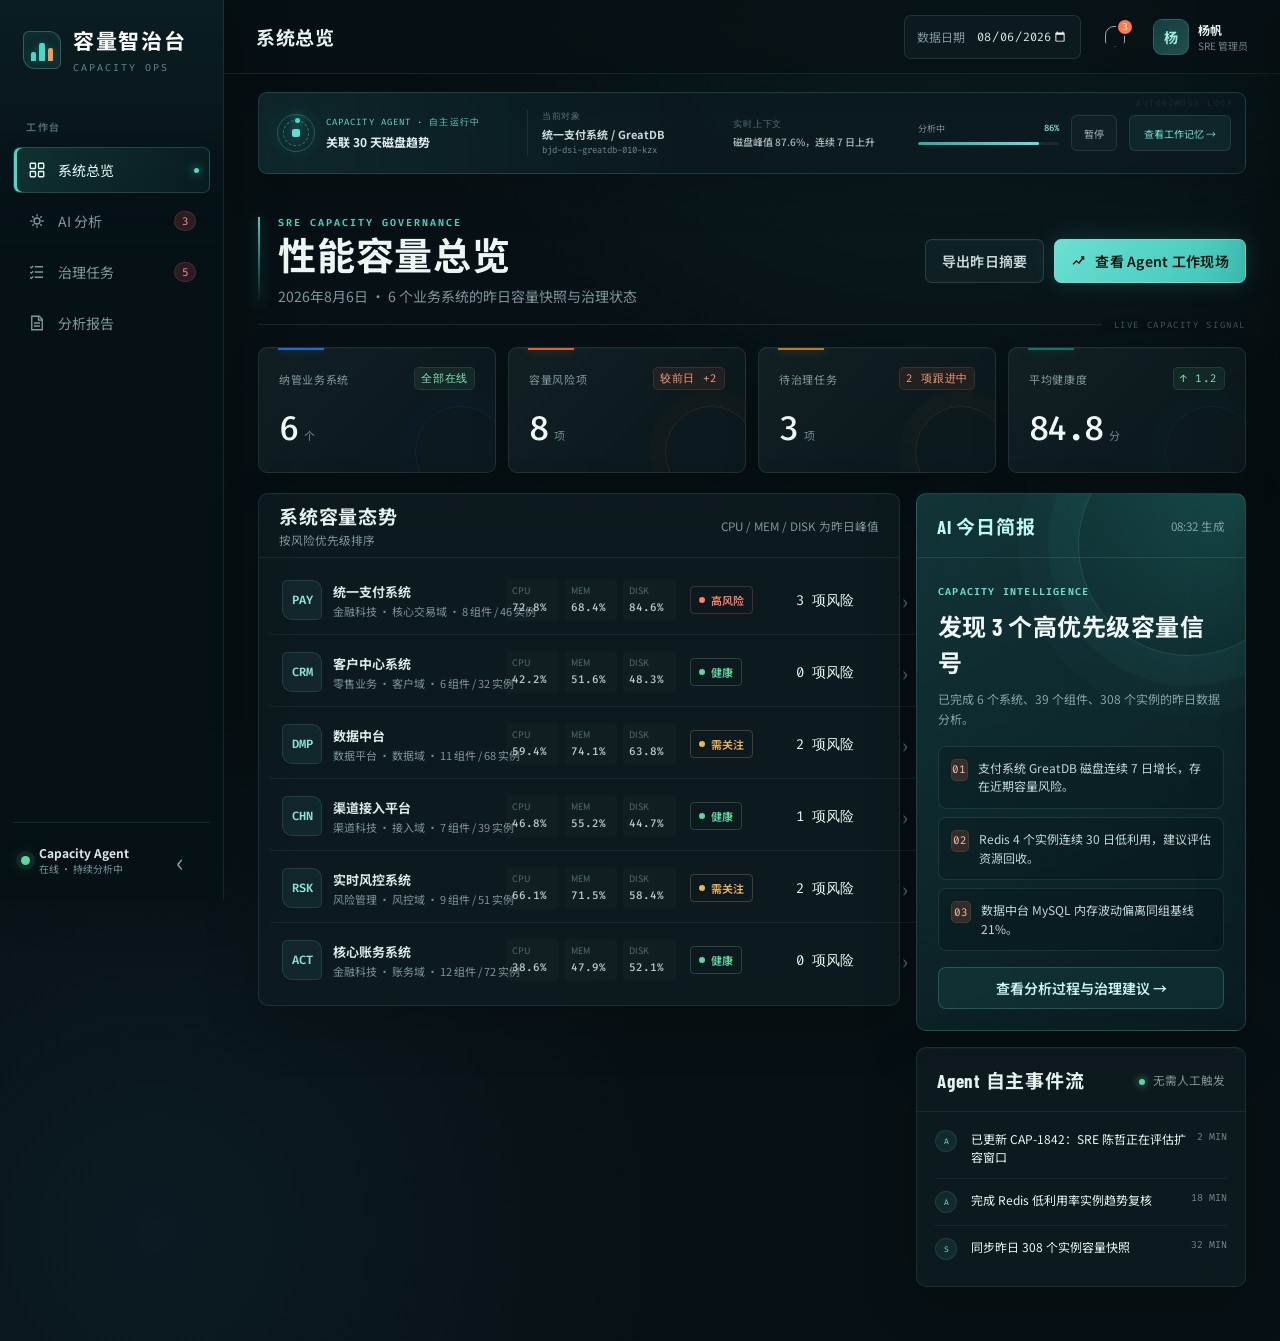
==== index.html @ 991734fb "feat: 容量治理指挥舱侧栏分组 + 首页聊天工作台 + 知识库改造 - 侧栏按 AGENT/KNOWLEDGE/DEVICES/OBSERVABILITY 分组 - 新增「首页」菜单:工作台 + " ====
<!doctype html>
<html lang="zh-CN">
<head>
  <meta charset="UTF-8" />
  <meta name="viewport" content="width=device-width, initial-scale=1.0" />
  <meta name="theme-color" content="#071014" />
  <link rel="icon" href="data:image/svg+xml,<svg xmlns=%22http://www.w3.org/2000/svg%22 viewBox=%220 0 32 32%22><rect width=%2232%22 height=%2232%22 rx=%228%22 fill=%22%2310252c%22/><path d=%22M8 23V16h4v7zm6 0V8h4v15zm6 0V12h4v11z%22 fill=%22%2347c4ba%22/></svg>" />
  <title>容量智治台 · SRE 性能容量治理</title>
  <link rel="preconnect" href="https://fonts.googleapis.com" />
  <link rel="preconnect" href="https://fonts.gstatic.com" crossorigin />
  <link href="https://fonts.googleapis.com/css2?family=Barlow+Condensed:wght@500;600;700&amp;family=Fira+Code:wght@400;500;600&amp;family=Noto+Sans+SC:wght@400;500;600;700&amp;display=swap" rel="stylesheet" />
  <link rel="stylesheet" href="./styles.css" />
</head>
<body>
  <a class="skip-link" href="#main-content">跳至主要内容</a>
  <div class="app-shell">
    <aside class="sidebar" aria-label="主导航">
      <div class="brand">
        <span class="brand-mark" aria-hidden="true"><i></i><i></i><i></i></span>
        <div><strong>容量智治台</strong><small>CAPACITY OPS</small></div>
      </div>
      <nav id="main-nav"></nav>
      <div class="sidebar-foot">
        <div class="agent-presence"><span class="pulse-dot"></span><div><strong>Capacity Agent</strong><small>在线 · 持续分析中</small></div></div>
        <button class="icon-button" id="collapse-btn" aria-label="折叠侧边栏" title="折叠侧边栏"></button>
      </div>
    </aside>

    <section class="workspace">
      <header class="topbar">
        <div class="breadcrumb" id="breadcrumb"></div>
        <div class="top-actions">
          <label class="date-control"><span>数据日期</span><input id="date-picker" type="date" value="2026-08-06" max="2026-08-06" /></label>
          <button class="icon-button notification-button" id="notification-btn" aria-label="查看通知"><span class="notification-badge">3</span></button>
          <div class="user-chip"><span>杨</span><div><strong>杨帆</strong><small>SRE 管理员</small></div></div>
        </div>
      </header>

      <section class="autonomy-rail" id="autonomy-rail" aria-label="Capacity Agent 自主运行状态" aria-live="polite"></section>

      <main id="main-content" tabindex="-1"></main>
    </section>
  </div>

  <section class="agent-drawer" id="agent-drawer" aria-label="AI Agent 分析工作台" aria-hidden="true" inert>
    <header>
      <div class="agent-title"><span class="agent-glyph"></span><div><strong>Capacity Agent</strong><small><span class="agent-online-dot"></span>容量值守同事 · 自主工作中</small></div></div>
      <button class="icon-button close-button" data-close-agent aria-label="关闭 AI 工作台"></button>
    </header>
    <div class="agent-shift" id="agent-shift"></div>
    <div class="agent-tabs" role="tablist" aria-label="Agent 工作区">
      <button class="active" role="tab" data-agent-tab="conversation" aria-selected="true">共事记录</button>
      <button role="tab" data-agent-tab="plan" aria-selected="false">今日计划 <span>4</span></button>
      <button role="tab" data-agent-tab="memory" aria-selected="false">工作记忆</button>
    </div>
    <div id="agent-content" class="agent-content"></div>
    <form class="agent-composer" id="agent-composer">
      <div class="agent-suggestions" aria-label="快捷问题">
        <button type="button" data-agent-prompt="为什么判断 GreatDB 磁盘有风险？">解释判断</button>
        <button type="button" data-agent-prompt="先重点分析支付系统，其他任务往后排。">调整优先级</button>
        <button type="button" data-agent-prompt="对比 Redis 各实例最近 30 天利用率。">追加任务</button>
      </div>
      <div class="composer-row"><textarea id="agent-input" rows="1" placeholder="和 Capacity Agent 沟通，追问或调整它的工作方向…" aria-label="给 Capacity Agent 发送消息"></textarea><button type="submit" class="composer-send" aria-label="发送消息">发送</button></div>
      <small>Agent 会把你的意见写入当前工作计划，并继续自主跟进</small>
    </form>
  </section>

  <div class="scrim" id="scrim" hidden></div>
  <section class="data-sheet" id="data-sheet" aria-label="性能趋势数据" aria-hidden="true" inert>
    <div id="data-sheet-content"></div>
  </section>
  <div class="toast-region" id="toast-region" aria-live="polite"></div>

  <script src="./app.js"></script>
</body>
</html>
---- styles.css ----
:root {
  --bg: #f3f6f8;
  --surface: #ffffff;
  --surface-soft: #f7f9fa;
  --ink: #18252d;
  --muted: #60727d;
  --faint: #8b9aa3;
  --line: #dce4e8;
  --line-strong: #cbd6dc;
  --nav: #10252c;
  --nav-soft: #18323a;
  --blue: #1769e0;
  --cyan: #0d8d91;
  --teal: #08786e;
  --green: #27845b;
  --amber: #c87813;
  --orange: #e45f21;
  --red: #cf3e3e;
  --shadow: 0 12px 32px rgba(18, 40, 50, .08);
  --radius: 12px;
  --mono: "Fira Code", ui-monospace, SFMono-Regular, monospace;
  --sans: "Noto Sans SC", "PingFang SC", sans-serif;
}

* { box-sizing: border-box; }
html { scroll-behavior: smooth; }
body { margin: 0; background: var(--bg); color: var(--ink); font-family: var(--sans); font-size: 14px; }
button, input, select { font: inherit; }
button { color: inherit; }
button, [role="button"] { cursor: pointer; }
:focus-visible { outline: 3px solid rgba(23, 105, 224, .35); outline-offset: 2px; }
.skip-link { position: fixed; left: 16px; top: -60px; z-index: 999; background: var(--ink); color: #fff; padding: 10px 14px; border-radius: 8px; }
.skip-link:focus { top: 12px; }
.app-shell { min-height: 100vh; display: grid; grid-template-columns: 248px minmax(0, 1fr); }
.sidebar { position: sticky; top: 0; height: 100vh; padding: 22px 14px 18px; background: var(--nav); color: #dce8eb; display: flex; flex-direction: column; z-index: 20; transition: width .25s ease; }
.brand { display: flex; align-items: center; gap: 12px; padding: 0 10px 24px; }
.brand strong { display: block; color: #fff; font-size: 17px; letter-spacing: .04em; }
.brand small { color: #71909a; font: 10px var(--mono); letter-spacing: .16em; }
.brand-mark { width: 34px; height: 34px; display: grid; grid-template-columns: repeat(3, 1fr); align-items: end; gap: 3px; padding: 7px; border: 1px solid #33525c; border-radius: 9px; background: #163038; }
.brand-mark i { display: block; background: #47c4ba; border-radius: 2px 2px 0 0; }
.brand-mark i:nth-child(1) { height: 9px; } .brand-mark i:nth-child(2) { height: 18px; } .brand-mark i:nth-child(3) { height: 13px; background: #f19c53; }
#main-nav { display: grid; gap: 5px; }
.nav-section { color: #587680; font-size: 10px; font-weight: 700; letter-spacing: .15em; padding: 16px 12px 8px; }
.nav-item { min-height: 44px; border: 0; border-radius: 8px; color: #9fb5bc; background: transparent; display: flex; align-items: center; gap: 12px; padding: 0 12px; text-align: left; transition: .2s ease; }
.nav-item:hover { color: #fff; background: rgba(255,255,255,.05); }
.nav-item.active { color: #fff; background: #1e4149; box-shadow: inset 3px 0 #49c7bc; }
.nav-icon { width: 19px; height: 19px; display: grid; place-items: center; }
.nav-icon svg { width: 18px; height: 18px; stroke: currentColor; fill: none; stroke-width: 1.8; }
.nav-count { margin-left: auto; min-width: 22px; height: 20px; display: grid; place-items: center; padding: 0 6px; border-radius: 10px; background: #8d3a32; color: #ffdcd7; font: 11px var(--mono); }
.sidebar-foot { margin-top: auto; padding: 15px 8px 0; border-top: 1px solid #28434b; display: flex; align-items: center; gap: 8px; }
.agent-presence { flex: 1; display: flex; align-items: center; gap: 9px; min-width: 0; }
.agent-presence strong, .agent-presence small { display: block; white-space: nowrap; }
.agent-presence strong { font-size: 12px; color: #dce8eb; } .agent-presence small { font-size: 10px; color: #76939c; }
.pulse-dot { width: 9px; height: 9px; border-radius: 50%; background: #46c19c; box-shadow: 0 0 0 5px rgba(70,193,156,.12); animation: pulse 2.2s infinite; }
.icon-button { width: 44px; height: 44px; border: 0; background: transparent; border-radius: 8px; position: relative; display: grid; place-items: center; }
.icon-button:hover { background: rgba(80,110,120,.1); }
#collapse-btn::before { content: "‹"; color: #819ba3; font-size: 26px; }
.workspace { min-width: 0; }
.topbar { height: 72px; background: rgba(255,255,255,.92); backdrop-filter: blur(12px); border-bottom: 1px solid var(--line); padding: 0 28px; display: flex; align-items: center; justify-content: space-between; position: sticky; top: 0; z-index: 15; }
.breadcrumb { display: flex; align-items: center; gap: 8px; color: var(--muted); }
.breadcrumb strong { color: var(--ink); font-size: 16px; }
.breadcrumb button { border: 0; background: none; color: var(--muted); padding: 8px 0; }
.breadcrumb i { color: #a6b3ba; font-style: normal; }
.top-actions { display: flex; align-items: center; gap: 12px; }
.date-control { height: 42px; display: flex; align-items: center; gap: 10px; padding: 0 12px; border: 1px solid var(--line); border-radius: 8px; background: #fff; color: var(--muted); }
.date-control span { font-size: 12px; }
.date-control input { border: 0; color: var(--ink); font: 12px var(--mono); background: transparent; }
.notification-button::before { content: ""; width: 18px; height: 19px; border: 1.8px solid var(--muted); border-radius: 9px 9px 6px 6px; clip-path: polygon(0 0,100% 0,100% 82%,64% 82%,50% 100%,36% 82%,0 82%); }
.notification-badge { position: absolute; right: 3px; top: 3px; width: 18px; height: 18px; display: grid; place-items: center; border-radius: 50%; color: #fff; background: var(--orange); font: 10px var(--mono); border: 2px solid #fff; }
.user-chip { display: flex; align-items: center; gap: 9px; padding-left: 4px; }
.user-chip > span { width: 36px; height: 36px; display: grid; place-items: center; background: #dceceb; color: #176b67; border-radius: 9px; font-weight: 700; }
.user-chip strong, .user-chip small { display: block; } .user-chip strong { font-size: 12px; } .user-chip small { color: var(--faint); font-size: 10px; }
main { padding: 28px; max-width: 1680px; margin: 0 auto; }
.page-head { display: flex; justify-content: space-between; align-items: flex-end; gap: 20px; margin-bottom: 24px; }
.eyebrow { margin: 0 0 7px; color: var(--teal); font: 600 11px var(--mono); letter-spacing: .13em; text-transform: uppercase; }
h1, h2, h3, p { margin-top: 0; }
h1 { font-size: 27px; letter-spacing: -.03em; margin-bottom: 7px; }
.page-subtitle { color: var(--muted); margin: 0; }
.head-actions { display: flex; gap: 10px; }
.button { min-height: 42px; display: inline-flex; align-items: center; justify-content: center; gap: 8px; border: 1px solid var(--line-strong); background: #fff; padding: 0 16px; border-radius: 8px; font-weight: 600; transition: .2s ease; }
.button:hover { border-color: #9eafb8; box-shadow: 0 4px 12px rgba(20,50,60,.07); }
.button.primary { background: var(--ink); color: #fff; border-color: var(--ink); }
.button.agent { background: #0e7772; color: #fff; border-color: #0e7772; }
.button.small { min-height: 34px; padding: 0 11px; font-size: 12px; }
.button svg { width: 16px; height: 16px; stroke: currentColor; fill: none; stroke-width: 2; }
.stats-grid { display: grid; grid-template-columns: repeat(4, minmax(0, 1fr)); gap: 14px; margin-bottom: 18px; }
.stat-card { background: var(--surface); border: 1px solid var(--line); border-radius: var(--radius); padding: 17px 18px; position: relative; overflow: hidden; }
.stat-card::after { content: ""; position: absolute; left: 0; top: 0; width: 3px; height: 100%; background: var(--accent, var(--blue)); }
.stat-top { display: flex; align-items: center; justify-content: space-between; color: var(--muted); font-size: 12px; }
.stat-value { margin-top: 10px; display: flex; align-items: baseline; gap: 7px; }
.stat-value strong { font: 600 29px var(--mono); letter-spacing: -.05em; }
.stat-value span { color: var(--muted); font-size: 11px; }
.delta { font: 11px var(--mono); padding: 3px 6px; border-radius: 5px; background: #ecf6f1; color: var(--green); }
.delta.warn { background: #fff1e8; color: var(--orange); }
.overview-layout { display: grid; grid-template-columns: minmax(0, 1.55fr) minmax(320px, .65fr); gap: 18px; align-items: start; }
.panel { background: var(--surface); border: 1px solid var(--line); border-radius: var(--radius); box-shadow: 0 2px 3px rgba(20,40,50,.015); }
.panel-head { min-height: 58px; padding: 0 18px; display: flex; align-items: center; justify-content: space-between; border-bottom: 1px solid var(--line); }
.panel-head h2 { margin: 0; font-size: 15px; }
.panel-head small { color: var(--muted); }
.system-list { padding: 8px; display: grid; gap: 5px; }
.system-row { width: 100%; border: 1px solid transparent; background: transparent; display: grid; grid-template-columns: minmax(210px,1.3fr) minmax(180px,1fr) 90px 92px 120px 32px; gap: 14px; align-items: center; padding: 13px 12px; border-radius: 9px; text-align: left; transition: .2s ease; }
.system-row:hover { background: #f7fafb; border-color: var(--line); transform: translateY(-1px); }
.system-name { display: flex; align-items: center; gap: 11px; min-width: 0; }
.system-avatar { width: 38px; height: 38px; flex: 0 0 auto; display: grid; place-items: center; border-radius: 9px; background: var(--avatar-bg, #e8f2fa); color: var(--avatar, #2371a7); font: 600 12px var(--mono); }
.system-name strong, .system-name small { display: block; white-space: nowrap; overflow: hidden; text-overflow: ellipsis; }
.system-name small { color: var(--faint); font-size: 11px; margin-top: 2px; }
.mini-metrics { display: grid; grid-template-columns: repeat(3,1fr); gap: 8px; }
.mini-metrics span { display: grid; gap: 3px; color: var(--faint); font-size: 9px; }
.mini-metrics b { color: var(--ink); font: 500 11px var(--mono); }
.health-score { font: 600 17px var(--mono); }
.health-score small { font-size: 10px; color: var(--faint); font-weight: 400; }
.status-pill { width: fit-content; display: inline-flex; align-items: center; gap: 6px; padding: 5px 8px; border-radius: 6px; font-size: 11px; font-weight: 600; }
.status-pill::before { content: ""; width: 6px; height: 6px; border-radius: 50%; background: currentColor; }
.status-pill.healthy, .status-pill.done { background: #eaf5ef; color: var(--green); }
.status-pill.attention, .status-pill.following { background: #fff4df; color: #a56610; }
.status-pill.risk, .status-pill.todo { background: #fff0ed; color: #b94e35; }
.chevron { color: #a7b4bb; font-size: 20px; }
.agent-brief { background: linear-gradient(145deg, #112c33, #173c43); color: #dfecef; overflow: hidden; position: relative; }
.agent-brief::before { content: ""; position: absolute; right: -70px; top: -90px; width: 220px; height: 220px; border: 1px solid rgba(86,205,191,.15); border-radius: 50%; box-shadow: 0 0 0 30px rgba(86,205,191,.04), 0 0 0 60px rgba(86,205,191,.025); }
.agent-brief .panel-head { border-color: #315059; position: relative; }
.agent-brief .panel-head small { color: #87a2aa; }
.brief-body { padding: 18px; position: relative; }
.brief-kicker { color: #6fd3c6; font: 600 10px var(--mono); letter-spacing: .12em; }
.brief-body h3 { font-size: 18px; line-height: 1.5; margin: 10px 0 8px; }
.brief-body p { color: #a7bdc3; line-height: 1.7; font-size: 12px; }
.finding-list { display: grid; gap: 8px; margin: 16px 0; }
.finding { padding: 10px 11px; border: 1px solid #31515a; border-radius: 8px; background: rgba(255,255,255,.035); display: flex; gap: 10px; align-items: flex-start; }
.finding b { width: 22px; height: 22px; display: grid; place-items: center; border-radius: 5px; background: #69402e; color: #ffc49d; font: 11px var(--mono); }
.finding span { color: #d9e6e9; font-size: 12px; line-height: 1.55; }
.brief-action { width: 100%; min-height: 42px; border: 1px solid #40717a; color: #e8f4f5; background: rgba(72,190,178,.11); border-radius: 8px; font-weight: 600; }
.brief-action:hover { background: rgba(72,190,178,.19); }
.activity-panel { margin-top: 18px; }
.activity-list { padding: 6px 18px 14px; }
.activity-item { display: grid; grid-template-columns: 26px 1fr auto; gap: 10px; padding: 12px 0; border-bottom: 1px solid var(--line); align-items: start; }
.activity-item:last-child { border: 0; }
.activity-dot { width: 22px; height: 22px; display: grid; place-items: center; border-radius: 50%; background: #e7f2f2; color: var(--teal); font: 10px var(--mono); }
.activity-item p { margin: 0; line-height: 1.5; font-size: 12px; }.activity-item small { color: var(--faint); font: 10px var(--mono); }
.component-grid { display: grid; grid-template-columns: repeat(3, minmax(0, 1fr)); gap: 14px; }
.component-card { border: 1px solid var(--line); border-radius: var(--radius); background: #fff; padding: 17px; transition: .2s ease; text-align: left; }
.component-card:hover { border-color: #a9bcc4; box-shadow: var(--shadow); transform: translateY(-2px); }
.component-top { display: flex; justify-content: space-between; gap: 8px; }
.component-top h3 { font-size: 15px; margin-bottom: 4px; }.component-top p { color: var(--faint); font-size: 10px; font-family: var(--mono); }
.metric-bars { display: grid; gap: 10px; margin: 18px 0; }
.metric-line { display: grid; grid-template-columns: 45px 1fr 42px; align-items: center; gap: 8px; color: var(--muted); font-size: 11px; }
.bar { height: 6px; border-radius: 4px; background: #e9eef1; overflow: hidden; }.bar i { height: 100%; display: block; border-radius: inherit; background: var(--bar, var(--blue)); }
.metric-line b { font: 500 11px var(--mono); text-align: right; }
.component-foot { display: flex; justify-content: space-between; padding-top: 12px; border-top: 1px solid var(--line); color: var(--muted); font-size: 11px; }
.instance-panel { margin-top: 18px; overflow: hidden; }
.table-wrap { overflow-x: auto; }
table { width: 100%; border-collapse: collapse; min-width: 920px; }
th { color: var(--faint); font-size: 10px; letter-spacing: .04em; text-align: left; font-weight: 600; padding: 11px 15px; background: #f8fafb; border-bottom: 1px solid var(--line); }
td { padding: 13px 15px; border-bottom: 1px solid #edf1f3; font-size: 12px; } tr:last-child td { border: 0; }
tbody tr:hover { background: #fafcfc; }
.host-cell strong,.host-cell small { display: block; }.host-cell small { color: var(--faint); font: 10px var(--mono); margin-top: 3px; }
.mono { font-family: var(--mono); font-variant-numeric: tabular-nums; }
.trend-button { border: 0; background: #edf4fa; color: #21689c; min-height: 34px; padding: 0 10px; border-radius: 6px; font-size: 11px; font-weight: 600; }
.agent-drawer { position: fixed; right: 0; top: 0; bottom: 0; width: min(470px, 100vw); background: #f8fafb; border-left: 1px solid var(--line); box-shadow: -18px 0 50px rgba(10,30,40,.16); z-index: 80; transform: translateX(105%); transition: transform .3s ease; display: flex; flex-direction: column; }
.agent-drawer.open { transform: translateX(0); }
.agent-drawer > header { height: 72px; flex: 0 0 auto; padding: 0 17px 0 20px; background: #153139; color: #e8f4f5; display: flex; align-items: center; justify-content: space-between; }
.agent-title { display: flex; align-items: center; gap: 11px; }.agent-title strong,.agent-title small { display: block; }.agent-title small { color: #8eacb3; font-size: 10px; }
.agent-glyph { width: 34px; height: 34px; border: 1px solid #3e6970; border-radius: 9px; position: relative; background: radial-gradient(circle at 45% 40%,#62d4c4 0 2px,transparent 3px), radial-gradient(circle at 68% 55%,#f4a15f 0 2px,transparent 3px), #1e434b; }
.agent-glyph::after { content: ""; position: absolute; inset: 7px; border: 1px dashed #5c8e93; border-radius: 50%; }
.close-button::before,.close-button::after { content:""; position:absolute; width:18px; height:1.5px; background:currentColor; transform:rotate(45deg); }.close-button::after { transform:rotate(-45deg); }
.agent-content { overflow-y: auto; padding: 20px; }
.agent-message { display: grid; grid-template-columns: 28px 1fr; gap: 10px; margin-bottom: 18px; }
.agent-message .avatar { width: 28px; height: 28px; border-radius: 7px; display: grid; place-items: center; background: #183c43; color: #74d7ca; font: 10px var(--mono); }
.message-bubble { background: #fff; border: 1px solid var(--line); border-radius: 4px 12px 12px 12px; padding: 13px; box-shadow: 0 4px 12px rgba(20,40,50,.04); }
.message-meta { display: flex; justify-content: space-between; color: var(--faint); font-size: 10px; margin-bottom: 8px; }.message-meta strong { color: var(--ink); font-size: 11px; }
.message-bubble p { font-size: 12px; line-height: 1.7; margin-bottom: 8px; }.message-bubble p:last-child { margin-bottom: 0; }
.insight-box { margin-top: 10px; padding: 11px; border-left: 3px solid var(--orange); background: #fff8f1; font-size: 11px; line-height: 1.65; }
.analysis-steps { display: grid; gap: 0; margin: 15px 0; }
.analysis-step { display: grid; grid-template-columns: 18px 1fr auto; gap: 9px; min-height: 38px; position: relative; color: var(--muted); font-size: 11px; }
.analysis-step:not(:last-child)::before { content:""; position:absolute; left:7px; top:18px; bottom:0; border-left:1px dashed #b9c8ce; }
.step-dot { width: 15px; height: 15px; border-radius: 50%; background: #dfe8eb; border: 3px solid #f8fafb; box-shadow: 0 0 0 1px #bdcbd0; z-index:1; }.analysis-step.done .step-dot { background: var(--teal); box-shadow:0 0 0 1px var(--teal); }.analysis-step.active .step-dot { background: var(--orange); box-shadow:0 0 0 4px rgba(228,95,33,.12); }
.analysis-step small { font: 9px var(--mono); color: var(--faint); }
.agent-actions { display: flex; gap: 8px; flex-wrap: wrap; margin-top: 12px; }
.typing { display: inline-flex; gap: 4px; padding: 7px 10px; background:#fff; border:1px solid var(--line); border-radius:8px; }.typing i { width:5px;height:5px;border-radius:50%;background:#78919a;animation:typing 1s infinite; }.typing i:nth-child(2){animation-delay:.15s}.typing i:nth-child(3){animation-delay:.3s}
.scrim { position: fixed; inset: 0; background: rgba(10,26,33,.46); z-index: 70; backdrop-filter: blur(2px); }
.data-sheet { position: fixed; left: 50%; top: 50%; width: min(960px, calc(100vw - 32px)); max-height: calc(100vh - 48px); overflow-y: auto; transform: translate(-50%,-46%) scale(.98); opacity: 0; pointer-events: none; z-index: 90; background: #fff; border-radius: 14px; box-shadow: 0 30px 80px rgba(8,25,32,.25); transition: .25s ease; }
.data-sheet.open { transform: translate(-50%,-50%) scale(1); opacity: 1; pointer-events: auto; }
.sheet-head { padding: 18px 20px; border-bottom:1px solid var(--line); display:flex; justify-content:space-between; align-items:center; position:sticky;top:0;background:rgba(255,255,255,.95);z-index:2; }.sheet-head h2{margin:0;font-size:17px}.sheet-head p{margin:3px 0 0;color:var(--muted);font-size:11px}
.sheet-body { padding: 20px; }.chart-card { border:1px solid var(--line);border-radius:10px;padding:15px; }.chart-head { display:flex;justify-content:space-between;align-items:center;margin-bottom:12px; }.chart-legend{display:flex;gap:14px;color:var(--muted);font-size:10px}.chart-legend span::before{content:"";display:inline-block;width:12px;height:2px;background:var(--legend);vertical-align:middle;margin-right:5px}.chart-wrap{height:260px;position:relative}.chart-wrap svg{width:100%;height:100%;overflow:visible}.chart-grid{stroke:#e6ecef;stroke-width:1}.chart-line{fill:none;stroke-width:2.4;stroke-linecap:round;stroke-linejoin:round}.chart-area{opacity:.08}.chart-anomaly{fill:#fff;stroke:var(--red);stroke-width:3}.chart-threshold{stroke:var(--orange);stroke-dasharray:5 5;opacity:.65}.chart-label{font:9px var(--mono);fill:#82929b}.sheet-summary{display:grid;grid-template-columns:repeat(4,1fr);gap:10px;margin-top:12px}.summary-cell{padding:11px;background:var(--surface-soft);border-radius:8px}.summary-cell span,.summary-cell strong{display:block}.summary-cell span{color:var(--faint);font-size:10px}.summary-cell strong{font:600 16px var(--mono);margin-top:4px}.report-layout { display:grid;grid-template-columns:1.3fr .7fr;gap:18px; }.report-card{padding:20px}.report-score{width:90px;height:90px;border-radius:50%;display:grid;place-items:center;background:conic-gradient(var(--teal) 0 82%,#e9eef0 82%);position:relative}.report-score::before{content:"";position:absolute;inset:8px;background:#fff;border-radius:50%}.report-score strong{z-index:1;font:600 22px var(--mono)}
.task-board { display:grid;grid-template-columns:repeat(3,1fr);gap:14px;align-items:start}.task-column{background:#edf2f4;border-radius:12px;padding:10px}.task-column-head{display:flex;justify-content:space-between;padding:7px 5px 12px;font-weight:600}.task-column-head span{font:10px var(--mono);background:#dce5e8;padding:3px 7px;border-radius:10px}.task-card{background:#fff;border:1px solid var(--line);border-radius:9px;padding:14px;margin-bottom:9px}.task-card:last-child{margin-bottom:0}.task-card h3{font-size:13px;line-height:1.5;margin-bottom:8px}.task-card p{font-size:11px;color:var(--muted);line-height:1.6}.task-meta{display:flex;justify-content:space-between;align-items:center;margin-top:12px;padding-top:10px;border-top:1px solid var(--line);font-size:10px;color:var(--faint)}
.toast-region { position: fixed; right: 22px; bottom: 22px; z-index: 120; display: grid; gap: 10px; width: min(390px, calc(100vw - 32px)); }
.toast { background:#fff;border:1px solid var(--line);border-left:4px solid var(--orange);border-radius:10px;box-shadow:0 16px 45px rgba(10,35,45,.18);padding:14px;animation:toast-in .35s ease both;display:grid;grid-template-columns:1fr 28px;gap:8px}.toast h3{font-size:12px;margin-bottom:5px}.toast p{font-size:11px;color:var(--muted);line-height:1.55;margin:0}.toast button{border:0;background:transparent;font-size:18px;color:var(--faint)}
@keyframes pulse { 50% { box-shadow: 0 0 0 8px rgba(70,193,156,0); } }
@keyframes typing { 50% { transform:translateY(-3px);opacity:.5; } }
@keyframes toast-in { from { opacity:0;transform:translateY(12px) scale(.98); } }
@media (max-width: 1180px) { .stats-grid{grid-template-columns:repeat(2,1fr)}.overview-layout{grid-template-columns:1fr}.component-grid{grid-template-columns:repeat(2,1fr)}.system-row{grid-template-columns:minmax(210px,1.4fr) minmax(180px,1fr) 80px 100px 28px}.system-row>.health-score{display:none}.report-layout{grid-template-columns:1fr} }
@media (max-width: 820px) { .app-shell{grid-template-columns:1fr}.sidebar{position:fixed;left:0;right:0;bottom:0;top:auto;height:64px;padding:6px 10px;display:block;z-index:50}.brand,.nav-section,.sidebar-foot{display:none}#main-nav{grid-template-columns:repeat(4,1fr);gap:3px}.nav-item{padding:4px;justify-content:center;flex-direction:column;gap:1px;font-size:9px;min-height:52px}.nav-count{position:absolute;margin:0;transform:translate(16px,-14px)}.topbar{padding:0 14px;height:64px}.user-chip div,.date-control span{display:none}main{padding:20px 14px 88px}.page-head{align-items:flex-start;flex-direction:column}.head-actions{width:100%}.head-actions .button{flex:1}.component-grid,.task-board{grid-template-columns:1fr}.system-row{grid-template-columns:1fr 100px 24px}.system-row>.mini-metrics,.system-row>.health-score,.system-row>.status-pill{display:none}.sheet-summary{grid-template-columns:repeat(2,1fr)} }
@media (max-width: 520px) { .stats-grid{grid-template-columns:1fr 1fr;gap:8px}.stat-card{padding:13px}.stat-value strong{font-size:22px}.top-actions{gap:3px}.user-chip>span{width:32px;height:32px}.date-control{padding:0 7px}.date-control input{width:110px}.component-grid{grid-template-columns:1fr}.data-sheet{width:100vw;max-height:100dvh;height:100dvh;border-radius:0}.chart-wrap{height:220px}.report-layout{display:block}.page-head h1{font-size:23px} }
@media (prefers-reduced-motion: reduce) { *,*::before,*::after{animation-duration:.01ms!important;animation-iteration-count:1!important;scroll-behavior:auto!important;transition-duration:.01ms!important} }

/* Capacity Intelligence Console V2 — industrial mission control */
:root {
  color-scheme: dark;
  --bg: #071014;
  --surface: #101c21;
  --surface-soft: #142329;
  --ink: #edf6f5;
  --muted: #93a7aa;
  --faint: #71898e;
  --line: rgba(174, 209, 207, .12);
  --line-strong: rgba(174, 209, 207, .24);
  --nav: #081519;
  --nav-soft: #11262b;
  --blue: #4e9fff;
  --cyan: #49d9ca;
  --teal: #40cbbb;
  --green: #62d59c;
  --amber: #efb35a;
  --orange: #ff794d;
  --red: #ff635f;
  --shadow: 0 20px 60px rgba(0, 0, 0, .34);
  --radius: 14px;
  --display: "Barlow Condensed", "Noto Sans SC", sans-serif;
}

body {
  min-height: 100vh;
  background:
    radial-gradient(circle at 74% -10%, rgba(39, 128, 123, .16), transparent 34%),
    radial-gradient(circle at 12% 92%, rgba(31, 76, 101, .18), transparent 32%),
    var(--bg);
  color: var(--ink);
}
body::before {
  content: "";
  position: fixed;
  inset: 0;
  pointer-events: none;
  z-index: -1;
  opacity: .22;
  background-image:
    linear-gradient(rgba(125, 180, 178, .08) 1px, transparent 1px),
    linear-gradient(90deg, rgba(125, 180, 178, .08) 1px, transparent 1px);
  background-size: 64px 64px;
  mask-image: linear-gradient(to bottom, black, transparent 72%);
}
::selection { background: rgba(73, 217, 202, .28); color: #fff; }
:focus-visible { outline-color: rgba(73, 217, 202, .72); }
.app-shell { grid-template-columns: 224px minmax(0, 1fr); }

.sidebar {
  padding: 25px 13px 18px;
  background:
    linear-gradient(180deg, rgba(20, 48, 53, .42), transparent 28%),
    rgba(6, 18, 22, .94);
  border-right: 1px solid rgba(136, 194, 191, .12);
  box-shadow: 16px 0 50px rgba(0, 0, 0, .16);
}
.brand { padding: 0 10px 28px; }
.brand strong { font-family: var(--display); font-size: 21px; letter-spacing: .08em; }
.brand small { color: #67898d; letter-spacing: .2em; }
.brand-mark {
  width: 38px;
  height: 38px;
  border-radius: 6px 12px 6px 12px;
  border-color: rgba(91, 205, 193, .35);
  background: rgba(48, 148, 139, .1);
  box-shadow: inset 0 0 18px rgba(62, 214, 198, .06);
}
.brand-mark i { background: var(--cyan); box-shadow: 0 0 10px rgba(73, 217, 202, .3); }
.nav-section { color: #4f6a6f; padding-left: 13px; }
.nav-item {
  position: relative;
  border: 1px solid transparent;
  border-radius: 7px;
  color: #7f999d;
  min-height: 46px;
  padding: 0 13px;
}
.nav-item:hover { background: rgba(107, 180, 176, .06); border-color: rgba(141, 203, 200, .08); }
.nav-item.active {
  color: #eafffc;
  background: linear-gradient(90deg, rgba(52, 160, 150, .2), rgba(52, 160, 150, .06));
  border-color: rgba(80, 199, 187, .22);
  box-shadow: inset 3px 0 var(--cyan), 0 10px 25px rgba(0, 0, 0, .13);
}
.nav-item.active::after { content: ""; position: absolute; right: 10px; width: 5px; height: 5px; border-radius: 50%; background: var(--cyan); box-shadow: 0 0 10px var(--cyan); }
.nav-count { background: rgba(255, 99, 95, .15); color: #ff9794; border: 1px solid rgba(255, 99, 95, .18); }
.sidebar-foot { border-color: rgba(148, 201, 198, .12); }
.pulse-dot { background: var(--green); box-shadow: 0 0 0 5px rgba(98, 213, 156, .09), 0 0 16px rgba(98, 213, 156, .36); }

.topbar {
  height: 74px;
  padding: 0 32px;
  background: rgba(7, 16, 20, .77);
  border-color: rgba(154, 205, 202, .11);
  box-shadow: 0 12px 32px rgba(0, 0, 0, .12);
}
.breadcrumb strong { color: #e9f5f3; font-family: var(--display); font-size: 19px; letter-spacing: .03em; }
.breadcrumb button { color: #789397; }
.breadcrumb i { color: #3c555a; }
.date-control {
  height: 44px;
  color: #7f989c;
  background: rgba(15, 31, 36, .76);
  border-color: rgba(157, 205, 202, .14);
  border-radius: 7px;
}
.date-control input { color: #dce9e8; color-scheme: dark; }
.notification-button { color: #8da5a8; }
.notification-badge { border-color: #091317; background: var(--orange); }
.user-chip > span { background: linear-gradient(145deg, #173d40, #214f4d); color: #9bf0e5; border: 1px solid rgba(108, 218, 206, .18); }
.user-chip strong { color: #e6f1f0; }

main { max-width: 1720px; padding: 34px 34px 54px; }
.page-head {
  position: relative;
  align-items: center;
  min-height: 116px;
  margin-bottom: 22px;
  padding: 8px 0 18px 20px;
  border-bottom: 1px solid rgba(150, 203, 200, .12);
}
.page-head::before { content: ""; position: absolute; left: 0; top: 9px; bottom: 19px; width: 2px; background: linear-gradient(var(--cyan), rgba(73, 217, 202, 0)); box-shadow: 0 0 14px rgba(73, 217, 202, .4); }
.page-head::after { content: "LIVE CAPACITY SIGNAL"; position: absolute; right: 0; bottom: -7px; padding-left: 12px; background: var(--bg); color: #3f5b60; font: 9px var(--mono); letter-spacing: .18em; }
.eyebrow { color: var(--cyan); font-size: 10px; letter-spacing: .2em; }
h1 { font-family: var(--display); font-size: 38px; line-height: 1; letter-spacing: .02em; margin-bottom: 12px; }
.page-subtitle { color: #7f969a; }
.button {
  min-height: 44px;
  color: #c8d8d8;
  background: rgba(18, 35, 40, .82);
  border-color: rgba(162, 205, 203, .18);
  border-radius: 7px;
  letter-spacing: .02em;
  box-shadow: inset 0 1px rgba(255, 255, 255, .025);
}
.button:hover { color: #fff; border-color: rgba(88, 213, 200, .44); background: rgba(28, 54, 59, .9); box-shadow: 0 10px 24px rgba(0, 0, 0, .22); transform: translateY(-1px); }
.button.primary { color: #071310; background: var(--cyan); border-color: var(--cyan); box-shadow: 0 0 24px rgba(73, 217, 202, .18); }
.button.agent { color: #071310; background: linear-gradient(135deg, #6ce0d3, #3bc5b7); border-color: #6ce0d3; box-shadow: 0 0 25px rgba(73, 217, 202, .16); }

.stats-grid { gap: 12px; margin-bottom: 20px; }
.stat-card {
  min-height: 126px;
  padding: 19px 20px 17px;
  border-color: rgba(160, 210, 207, .12);
  background:
    linear-gradient(135deg, rgba(255, 255, 255, .025), transparent 62%),
    rgba(14, 29, 34, .82);
  border-radius: 9px;
  box-shadow: inset 0 1px rgba(255, 255, 255, .025), 0 15px 40px rgba(0, 0, 0, .12);
}
.stat-card::before { content: ""; position: absolute; right: -12px; bottom: -26px; width: 90px; height: 90px; border: 1px solid color-mix(in srgb, var(--accent) 30%, transparent); border-radius: 50%; box-shadow: 0 0 0 16px color-mix(in srgb, var(--accent) 5%, transparent); opacity: .55; }
.stat-card::after { left: 19px; top: 0; width: 46px; height: 2px; box-shadow: 0 0 10px color-mix(in srgb, var(--accent) 50%, transparent); }
.stat-top { color: #82989b; font-size: 11px; text-transform: uppercase; letter-spacing: .06em; }
.stat-value { margin-top: 16px; }
.stat-value strong { color: #f1f9f8; font-size: 34px; font-weight: 500; }
.stat-value span { color: #71898d; }
.delta { color: #83e7b7; background: rgba(98, 213, 156, .08); border: 1px solid rgba(98, 213, 156, .13); }
.delta.warn { color: #ff9d77; background: rgba(255, 121, 77, .08); border-color: rgba(255, 121, 77, .14); }

.overview-layout { grid-template-columns: minmax(0, 1.65fr) minmax(330px, .7fr); gap: 16px; }
.panel {
  border-color: rgba(153, 204, 201, .12);
  background: rgba(14, 28, 33, .8);
  border-radius: 10px;
  box-shadow: 0 18px 54px rgba(0, 0, 0, .18), inset 0 1px rgba(255, 255, 255, .02);
  backdrop-filter: blur(14px);
}
.panel-head { min-height: 64px; border-color: rgba(149, 200, 198, .1); padding: 0 20px; }
.panel-head h2 { color: #e6f1f0; font-family: var(--display); font-size: 19px; letter-spacing: .04em; }
.panel-head small { color: #80979b; }
.system-list { padding: 7px 9px 10px; gap: 2px; }
.system-row {
  min-height: 70px;
  padding: 12px 13px;
  border-radius: 6px;
  border-bottom: 1px solid rgba(150, 201, 198, .08);
}
.system-row:last-child { border-bottom-color: transparent; }
.system-row:hover { background: linear-gradient(90deg, rgba(58, 151, 144, .11), rgba(58, 151, 144, .02)); border-color: rgba(95, 196, 188, .15); transform: translateX(3px); }
.system-avatar { width: 40px; height: 40px; border-radius: 5px 10px 5px 10px; background: rgba(76, 158, 153, .11) !important; color: #8de5dc !important; border: 1px solid rgba(102, 205, 196, .15); }
.system-name strong { color: #dce9e8; font-size: 13px; }
.system-name small { color: #7c9498; }
.mini-metrics { gap: 6px; }
.mini-metrics span { position: relative; padding: 5px 6px 6px; color: #506b70; background: rgba(255, 255, 255, .018); border-radius: 4px; }
.mini-metrics b { color: #b9cdce; }
.health-score { color: #dce9e8; }
.status-pill { border-radius: 4px; border: 1px solid currentColor; background: transparent !important; }
.status-pill.healthy, .status-pill.done { color: #62d59c; border-color: rgba(98, 213, 156, .25); }
.status-pill.attention, .status-pill.following { color: #efb35a; border-color: rgba(239, 179, 90, .25); }
.status-pill.risk, .status-pill.todo { color: #ff7f68; border-color: rgba(255, 99, 95, .25); }
.chevron { color: #456368; }

.agent-brief {
  background:
    radial-gradient(circle at 100% 0, rgba(60, 210, 195, .16), transparent 35%),
    linear-gradient(150deg, rgba(18, 55, 58, .95), rgba(10, 28, 33, .96));
  border-color: rgba(80, 209, 197, .2);
}
.agent-brief::before { right: -55px; top: -60px; border-color: rgba(91, 218, 205, .18); box-shadow: 0 0 0 30px rgba(86,205,191,.035), 0 0 0 60px rgba(86,205,191,.018); }
.agent-brief .panel-head { border-color: rgba(103, 212, 203, .15); }
.agent-brief .panel-head h2 { color: #bdf8f1; }
.brief-body { padding: 21px; }
.brief-kicker { color: #6fe2d5; }
.brief-body h3 { color: #f0f9f8; font-family: var(--display); font-size: 24px; letter-spacing: .02em; }
.brief-body p { color: #88a4a7; }
.finding { padding: 12px; border-color: rgba(121, 200, 195, .14); background: rgba(1, 10, 13, .18); }
.finding b { color: #ffc2aa; background: rgba(255, 121, 77, .16); border: 1px solid rgba(255, 121, 77, .15); }
.finding span { color: #c2d6d6; }
.brief-action { color: #c8f7f1; background: rgba(73, 217, 202, .08); border-color: rgba(73, 217, 202, .25); }
.brief-action:hover { background: rgba(73, 217, 202, .15); }
.activity-panel { margin-top: 16px; }
.activity-item { border-color: rgba(145, 198, 195, .08); }
.activity-dot { color: #7de5da; background: rgba(73, 217, 202, .09); border: 1px solid rgba(73, 217, 202, .12); }

.component-grid { gap: 12px; }
.component-card {
  color: var(--ink);
  border-color: rgba(159, 205, 202, .12);
  border-radius: 9px;
  background: linear-gradient(145deg, rgba(19, 36, 41, .92), rgba(11, 25, 30, .92));
  box-shadow: inset 0 1px rgba(255, 255, 255, .02);
}
.component-card:hover { border-color: rgba(91, 213, 201, .32); box-shadow: 0 20px 44px rgba(0,0,0,.28), inset 0 1px rgba(255,255,255,.03); transform: translateY(-3px); }
.component-top h3 { color: #e4efee; font-family: var(--display); font-size: 20px; letter-spacing: .03em; }
.component-top p { color: #789196; }
.metric-line { color: #80979b; }
.metric-line b { color: #c0d1d1; }
.bar { height: 5px; background: rgba(196, 224, 222, .08); }
.bar i { box-shadow: 0 0 10px color-mix(in srgb, var(--bar) 26%, transparent); }
.component-foot { border-color: rgba(153, 201, 198, .09); color: #7d969a; }

.instance-panel { margin-top: 16px; }
table { color: #c7d7d7; }
th { color: #607b80; background: rgba(4, 14, 18, .28); border-color: rgba(151, 203, 200, .1); }
td { border-color: rgba(151, 203, 200, .07); }
tbody tr:hover { background: rgba(56, 138, 133, .06); }
.host-cell strong { color: #dbe8e7; }
.trend-button { color: #89e9df; background: rgba(73, 217, 202, .08); border: 1px solid rgba(73, 217, 202, .15); }

.agent-drawer {
  width: min(500px, 100vw);
  color: #d6e4e3;
  background: #0b171b;
  border-color: rgba(134, 197, 193, .15);
  box-shadow: -24px 0 80px rgba(0, 0, 0, .46);
}
.agent-drawer > header { background: linear-gradient(110deg, #112b30, #0d2025); border-bottom: 1px solid rgba(112, 208, 199, .14); }
.agent-title strong { font-family: var(--display); font-size: 18px; letter-spacing: .04em; }
.agent-title small { color: #68888c; }
.agent-glyph { background: radial-gradient(circle at 45% 40%,#62d4c4 0 2px,transparent 3px),radial-gradient(circle at 68% 55%,#f4a15f 0 2px,transparent 3px),#16383d; box-shadow: 0 0 20px rgba(73, 217, 202, .1); }
.agent-content { background: linear-gradient(180deg, rgba(22, 47, 52, .18), transparent 42%); }
.agent-message .avatar { background: #153d42; color: #8be9df; border: 1px solid rgba(97, 211, 200, .16); }
.message-bubble { background: #111f24; border-color: rgba(156, 205, 202, .12); box-shadow: 0 10px 24px rgba(0,0,0,.16); }
.message-meta { color: #617a7e; }.message-meta strong { color: #dbe9e8; }
.insight-box { color: #d2dfde; border-color: var(--orange); background: rgba(255, 121, 77, .07); }
.analysis-step { color: #86a0a3; }
.analysis-step:not(:last-child)::before { border-color: #29454a; }
.step-dot { border-color: #0b171b; background: #2d454a; box-shadow: 0 0 0 1px #3b5a60; }
.typing { background: #111f24; border-color: rgba(156, 205, 202, .12); }

.scrim { background: rgba(1, 7, 9, .72); }
.data-sheet {
  color: #d9e6e5;
  background: #0d191e;
  border: 1px solid rgba(147, 204, 201, .16);
  border-radius: 10px;
  box-shadow: 0 34px 100px rgba(0, 0, 0, .62);
}
.sheet-head { background: rgba(13, 25, 30, .94); border-color: rgba(150, 203, 200, .12); }
.chart-card { border-color: rgba(150, 203, 200, .12); background: rgba(17, 34, 39, .62); }
.chart-grid { stroke: #20343a; }.chart-label { fill: #617b80; }.chart-anomaly { fill: #0d191e; }
.summary-cell { background: #122228; border: 1px solid rgba(152, 204, 201, .08); }
.summary-cell strong { color: #e6f1f0; }

.report-card { background: linear-gradient(145deg, rgba(19, 36, 41, .92), rgba(11, 25, 30, .92)); }
.report-score { background: conic-gradient(var(--teal) 0 82%, #21353a 82%); box-shadow: 0 0 30px rgba(64, 203, 187, .1); }
.report-score::before { background: #102025; }
.task-column { background: rgba(10, 23, 28, .72); border: 1px solid rgba(151, 203, 200, .09); border-radius: 9px; }
.task-column-head { color: #a8bcbc; }.task-column-head span { color: #7f999d; background: #172b31; }
.task-card { background: #122128; border-color: rgba(154, 203, 200, .11); border-radius: 7px; box-shadow: 0 8px 20px rgba(0,0,0,.1); }
.task-card h3 { color: #d9e6e5; }.task-card p { color: #789196; }.task-meta { border-color: rgba(151, 203, 200, .08); }
.toast { color: #dbe8e7; background: #122228; border-color: rgba(159, 207, 204, .15); box-shadow: 0 20px 55px rgba(0,0,0,.46); }
.toast p { color: #82999d; }

@media (max-width: 1450px) and (min-width: 1181px) {
  .system-row { grid-template-columns: minmax(210px,1.25fr) minmax(170px,.9fr) 92px 92px 24px; }
  .system-row > .health-score { display: none; }
}
@media (max-width: 1180px) {
  .overview-layout { grid-template-columns: 1fr; }
  .system-row { grid-template-columns: minmax(210px,1.3fr) minmax(180px,1fr) 90px 100px 28px; }
  .system-row > .health-score { display: none; }
}
@media (max-width: 820px) {
  .app-shell { grid-template-columns: 1fr; }
  .sidebar { background: rgba(7, 19, 23, .94); border-top: 1px solid rgba(135, 198, 194, .14); box-shadow: 0 -12px 35px rgba(0,0,0,.25); }
  .nav-item.active { box-shadow: inset 0 2px var(--cyan); }
  .topbar { padding: 0 14px; }
  main { padding: 22px 14px 90px; }
  .page-head { min-height: 0; padding: 8px 0 20px 14px; }
  .page-head::after { display: none; }
  h1 { font-size: 33px; }
  .stats-grid { grid-template-columns: repeat(2, minmax(0, 1fr)); }
  .stat-card { min-height: 112px; }
  .system-row { grid-template-columns: 1fr 82px 20px; }
  .system-row > .mini-metrics,.system-row > .health-score,.system-row > .status-pill { display: none; }
}
@media (max-width: 520px) {
  .stat-card { padding: 15px; }
  .stat-value strong { font-size: 28px; }
  .panel-head { padding: 0 14px; }
  .system-row { padding: 11px 8px; }
  .system-avatar { width: 36px; height: 36px; }
  .toast-region { bottom: 76px; }
}

/* Capacity Agent as a persistent virtual SRE colleague */
.agent-drawer { width:min(620px,100vw); }
.agent-drawer>header { height:68px; }
.agent-online-dot { display:inline-block;width:6px;height:6px;margin-right:5px;border-radius:50%;background:var(--green);box-shadow:0 0 8px var(--green); }
.agent-shift { padding:12px 18px;display:grid;grid-template-columns:minmax(220px,1.4fr) minmax(130px,.8fr) minmax(130px,.8fr);gap:10px;background:rgba(15,34,39,.8);border-bottom:1px solid rgba(148,202,199,.1); }
.shift-status,.shift-next,.shift-time { min-width:0;padding:9px 11px;border:1px solid rgba(150,203,200,.1);background:rgba(255,255,255,.018);border-radius:7px; }
.shift-status { display:flex;align-items:center;gap:10px; }
.shift-avatar { width:34px;height:34px;flex:0 0 auto;display:grid;place-items:center;border-radius:50%;color:#92eee4;background:linear-gradient(145deg,#1b5354,#17373d);border:1px solid rgba(95,218,206,.2);font:9px var(--mono);box-shadow:0 0 18px rgba(73,217,202,.1); }
.agent-shift span,.agent-shift strong,.agent-shift small { display:block; }
.agent-shift span { color:#5f7b80;font:8px var(--mono);text-transform:uppercase;letter-spacing:.08em; }
.agent-shift strong { color:#cfe0df;font-size:10px;white-space:nowrap;overflow:hidden;text-overflow:ellipsis;margin:3px 0; }
.agent-shift small { color:#668186;font-size:8px;white-space:nowrap;overflow:hidden;text-overflow:ellipsis; }
.agent-tabs { height:45px;display:flex;padding:0 18px;gap:4px;border-bottom:1px solid rgba(148,202,199,.1);background:#0c1a1f; }
.agent-tabs button { position:relative;min-height:44px;padding:0 13px;color:#6f898e;background:transparent;border:0;font-size:10px; }
.agent-tabs button::after { content:"";position:absolute;left:13px;right:13px;bottom:-1px;height:2px;background:transparent; }
.agent-tabs button.active { color:#d8e8e7; }.agent-tabs button.active::after { background:var(--cyan);box-shadow:0 0 8px rgba(73,217,202,.4); }
.agent-tabs button span { margin-left:4px;padding:1px 5px;border-radius:8px;color:#eeb66a;background:rgba(239,179,90,.1);font:8px var(--mono); }
.agent-content { flex:1;padding:16px 18px 12px; }
.conversation-date { display:flex;align-items:center;gap:10px;margin:2px 0 17px;color:#557176;font:8px var(--mono);letter-spacing:.08em; }
.conversation-date::before,.conversation-date::after { content:"";height:1px;flex:1;background:rgba(151,203,200,.09); }
.colleague-message { grid-template-columns:32px 1fr; }
.colleague-message .avatar,.agent-thinking .avatar { width:32px;height:32px;border-radius:50%; }
.colleague-message .message-bubble { border-radius:4px 11px 11px 11px; }
.colleague-message.risk .message-bubble { border-left:2px solid var(--orange);background:linear-gradient(110deg,rgba(255,121,77,.06),#111f24 42%); }
.colleague-message.analysis .message-bubble { border-left:2px solid var(--cyan); }
.colleague-message.follow .message-bubble { border-left:2px solid var(--amber); }
.message-meta strong { font-size:11px; }.message-bubble p { color:#b7c9c9;font-size:11px;line-height:1.75; }
.user-message { grid-template-columns:1fr 32px;margin-left:56px; }.user-message .message-bubble { border-radius:11px 4px 11px 11px;background:#17373b;border-color:rgba(80,201,190,.16); }.user-avatar { color:#c6ece8!important;background:#25464b!important; }
.colleague-note { margin-top:10px;padding:8px 10px;display:flex;justify-content:space-between;border-radius:5px;color:#759095;background:rgba(239,179,90,.05);font-size:9px; }.colleague-note strong { color:#d4b777;font:9px var(--mono); }
.agent-thinking { display:grid;grid-template-columns:32px 1fr;gap:10px;align-items:center;margin-bottom:14px; }
.agent-thinking>div { width:fit-content;padding:10px 13px;border-radius:4px 10px 10px;background:#111f24;border:1px solid rgba(156,205,202,.1); }
.agent-thinking i { width:5px;height:5px;display:inline-block;margin-right:3px;border-radius:50%;background:#64d4c9;animation:typing 1s infinite; }.agent-thinking i:nth-child(2){animation-delay:.12s}.agent-thinking i:nth-child(3){animation-delay:.24s}.agent-thinking small{display:block;color:#647f83;font-size:8px;margin-top:5px}
.agent-composer { flex:0 0 auto;padding:10px 16px 13px;border-top:1px solid rgba(149,202,199,.11);background:#0a161a; }
.agent-composer[hidden] { display:none; }
.agent-suggestions { display:flex;gap:6px;overflow-x:auto;padding-bottom:8px;scrollbar-width:none; }.agent-suggestions::-webkit-scrollbar{display:none}.agent-suggestions button { white-space:nowrap;padding:5px 8px;color:#789497;background:rgba(255,255,255,.025);border:1px solid rgba(151,203,200,.11);border-radius:5px;font-size:9px; }.agent-suggestions button:hover { color:#a9e7e1;border-color:rgba(73,217,202,.25); }
.composer-row { display:grid;grid-template-columns:1fr auto;gap:8px;align-items:end;padding:7px;border:1px solid rgba(112,207,198,.2);border-radius:8px;background:#112228;box-shadow:0 0 0 3px rgba(73,217,202,.025); }
.composer-row textarea { min-height:38px;max-height:100px;resize:none;padding:9px;color:#d8e7e6;background:transparent;border:0;outline:0;line-height:1.5;font-family:var(--sans); }.composer-row textarea::placeholder{color:#557075}.composer-send { min-width:62px;height:38px;border:0;border-radius:6px;color:#071310;background:linear-gradient(135deg,#6ce0d3,#3bc5b7);font-weight:700; }
.agent-composer>small { display:block;margin-top:6px;color:#4f696e;font-size:8px;text-align:center; }
.workspace-intro { padding:4px 2px 18px;border-bottom:1px solid rgba(151,203,200,.09); }.workspace-intro span{color:#62d7cb;font:8px var(--mono);letter-spacing:.15em}.workspace-intro h3{font-family:var(--display);font-size:22px;margin:7px 0}.workspace-intro p{color:#708a8f;font-size:10px;line-height:1.6;margin:0}
.personal-plan { padding:12px 0; }.plan-item { position:relative;display:grid;grid-template-columns:18px 1fr;gap:10px;min-height:70px; }.plan-item:not(:last-child)::before{content:"";position:absolute;left:7px;top:17px;bottom:0;border-left:1px dashed #29464b}.plan-state{width:15px;height:15px;margin-top:2px;border-radius:50%;background:#2b464b;border:4px solid #0b171b;box-shadow:0 0 0 1px #3a5c61;z-index:1}.plan-item.done .plan-state{background:var(--green);box-shadow:0 0 0 1px var(--green)}.plan-item.active .plan-state{background:var(--cyan);box-shadow:0 0 0 4px rgba(73,217,202,.1)}.plan-item.watch .plan-state{background:var(--amber)}.plan-item small,.plan-item strong,.plan-item p{display:block}.plan-item small{color:#5c787c;font:8px var(--mono)}.plan-item strong{color:#c9d9d9;font-size:11px;margin:4px 0}.plan-item p{color:#708a8e;font-size:9px;margin:0}.pending-decision{padding:13px;border:1px solid rgba(239,179,90,.18);border-radius:7px;background:rgba(239,179,90,.05)}.pending-decision>span{color:#dca550;font:8px var(--mono)}.pending-decision>strong{display:block;color:#d8e4e3;font-size:11px;line-height:1.6;margin:6px 0 12px}.pending-decision>div{display:flex;gap:7px}
.memory-group { padding:14px 0;border-bottom:1px solid rgba(151,203,200,.08); }.memory-group h4{color:#81999d;font-size:9px;text-transform:uppercase;letter-spacing:.1em;margin:0 0 8px}.memory-card{display:grid;grid-template-columns:5px 1fr;gap:9px;padding:9px 10px;margin-bottom:6px;border-radius:6px;background:rgba(255,255,255,.018);border:1px solid rgba(151,203,200,.07)}.memory-card>span{width:4px;height:4px;margin-top:6px;border-radius:50%;background:var(--cyan);box-shadow:0 0 7px var(--cyan)}.memory-card strong{color:#bfd1d1;font-size:10px}.memory-card p{color:#718a8e;font-size:9px;line-height:1.6;margin:3px 0 0}
@media(max-width:620px){.agent-shift{grid-template-columns:1fr 1fr}.shift-time{display:none}.agent-tabs{padding:0 10px}.agent-tabs button{padding:0 9px}.agent-content{padding:14px 12px}.agent-composer{padding:9px 10px 12px}.user-message{margin-left:25px}}

/* Autonomous agent observability rail */
.autonomy-rail {
  min-height: 82px;
  margin: 18px 34px 0;
  padding: 12px 14px 12px 18px;
  display: grid;
  grid-template-columns: minmax(230px, 1.1fr) minmax(220px, .9fr) minmax(220px, 1fr) minmax(140px, .7fr) auto auto auto;
  gap: 18px;
  align-items: center;
  background:
    linear-gradient(90deg, rgba(38, 128, 121, .15), transparent 42%),
    rgba(12, 27, 32, .88);
  border: 1px solid rgba(83, 214, 201, .2);
  border-radius: 9px;
  box-shadow: 0 18px 44px rgba(0,0,0,.16), inset 0 1px rgba(255,255,255,.025);
  position: relative;
  overflow: hidden;
}
.autonomy-rail::before { content:""; position:absolute; inset:0; pointer-events:none; background:linear-gradient(90deg,transparent,rgba(91,228,214,.04),transparent); transform:translateX(-100%); animation:rail-scan 5s linear infinite; }
.autonomy-rail::after { content:"AUTONOMOUS LOOP"; position:absolute; right:12px; top:5px; color:rgba(108,211,202,.14); font:8px var(--mono); letter-spacing:.18em; }
.autonomy-core,.autonomy-target { display:flex; align-items:center; gap:11px; min-width:0; }
.autonomy-copy,.autonomy-target { min-width:0; }
.autonomy-copy span,.autonomy-copy strong,.autonomy-target span,.autonomy-target strong,.autonomy-target small,.autonomy-signal span,.autonomy-signal strong { display:block; }
.autonomy-label { color:#66d8cc; font:9px var(--mono); letter-spacing:.12em; margin-bottom:4px; }
.autonomy-copy strong { color:#e2eeee; font-size:12px; white-space:nowrap; overflow:hidden; text-overflow:ellipsis; }
.autonomy-orbit { width:38px; height:38px; flex:0 0 auto; display:grid; place-items:center; border-radius:50%; border:1px solid rgba(73,217,202,.3); position:relative; box-shadow:inset 0 0 15px rgba(73,217,202,.08),0 0 18px rgba(73,217,202,.08); }
.autonomy-orbit::before,.autonomy-orbit::after { content:""; position:absolute; border-radius:50%; }
.autonomy-orbit::before { inset:5px; border:1px dashed rgba(102,225,213,.4); animation:orbit 4s linear infinite; }
.autonomy-orbit::after { width:5px; height:5px; background:var(--cyan); box-shadow:0 0 10px var(--cyan); top:3px; left:17px; transform-origin:2px 16px; animation:orbit 2s linear infinite; }
.autonomy-orbit i { width:8px; height:8px; background:#68ddd1; border-radius:2px; box-shadow:0 0 12px rgba(73,217,202,.65); }
.autonomy-orbit.paused { opacity:.38; filter:grayscale(1); }
.autonomy-target { padding-left:14px; border-left:1px solid rgba(139,201,197,.12); display:block; }
.autonomy-target span,.autonomy-signal span { color:#567176; font:9px var(--mono); text-transform:uppercase; letter-spacing:.08em; margin-bottom:3px; }
.autonomy-target strong { color:#c9dada; font-size:11px; white-space:nowrap; overflow:hidden; text-overflow:ellipsis; }
.autonomy-target small { color:#6f898d; font:9px var(--mono); margin-top:2px; white-space:nowrap; overflow:hidden; text-overflow:ellipsis; }
.autonomy-signal { min-width:0; }
.autonomy-signal strong { color:#a8bdbd; font-size:10px; font-weight:500; white-space:nowrap; overflow:hidden; text-overflow:ellipsis; }
.autonomy-progress { min-width:0; }
.autonomy-progress>div { display:flex; justify-content:space-between; color:#789196; font-size:9px; margin-bottom:7px; }
.autonomy-progress b { color:#86e7dc; font:500 9px var(--mono); }
.autonomy-track { height:3px; display:block; background:rgba(186,220,217,.08); border-radius:4px; overflow:hidden; }
.autonomy-track i { height:100%; display:block; background:linear-gradient(90deg,#2ca99e,#6ae2d6); border-radius:inherit; box-shadow:0 0 8px rgba(73,217,202,.5); transition:width .5s ease; }
.autonomy-stats { display:flex; gap:9px; white-space:nowrap; }
.autonomy-stats span { color:#577277; font-size:9px; }
.autonomy-stats b { color:#b7cccc; font:500 10px var(--mono); }
.autonomy-control,.autonomy-detail { min-height:36px; border-radius:6px; font-size:10px; white-space:nowrap; }
.autonomy-control { padding:0 12px; color:#9eb4b5; background:rgba(255,255,255,.025); border:1px solid rgba(158,205,202,.14); }
.autonomy-control:hover { color:#fff; border-color:rgba(73,217,202,.3); }
.autonomy-detail { padding:0 14px; color:#75ddd2; background:rgba(73,217,202,.07); border:1px solid rgba(73,217,202,.17); }
.autonomy-detail:hover { background:rgba(73,217,202,.13); }
.live-mark { width:6px; height:6px; display:inline-block; margin-right:5px; border-radius:50%; background:var(--green); box-shadow:0 0 8px var(--green); animation:pulse 2s infinite; }
.activity-item:first-child { animation:event-in .35s ease both; }
.activity-dot { font-size:8px; }
.toast.agent-signal { border-left-color:var(--cyan); background:linear-gradient(110deg,#123036,#112228); }
.toast.agent-signal::before { content:"AI"; align-self:start; width:24px; height:24px; display:grid; place-items:center; grid-row:1; color:#8ae9df; background:rgba(73,217,202,.1); border:1px solid rgba(73,217,202,.17); border-radius:5px; font:8px var(--mono); }
.toast.agent-signal { grid-template-columns:24px 1fr 28px; }
.toast.agent-signal>div { grid-column:2; }.toast.agent-signal>button { grid-column:3; grid-row:1; }
@keyframes orbit { to { transform:rotate(360deg); } }
@keyframes rail-scan { 55%,100% { transform:translateX(100%); } }
@keyframes event-in { from { opacity:0; transform:translateY(-8px); } }

@media (max-width: 1450px) {
  .autonomy-rail { grid-template-columns:minmax(220px,1.1fr) minmax(190px,.9fr) minmax(160px,.8fr) minmax(120px,.65fr) auto auto; gap:12px; }
  .autonomy-stats { display:none; }
}
@media (max-width: 1100px) {
  .autonomy-rail { grid-template-columns:minmax(220px,1fr) minmax(190px,.85fr) minmax(150px,.7fr) auto auto; }
  .autonomy-signal { display:none; }
}
@media (max-width: 820px) {
  .autonomy-rail { margin:12px 14px 0; min-height:72px; grid-template-columns:minmax(180px,1fr) minmax(100px,.7fr) auto; padding:10px 11px; gap:10px; }
  .autonomy-target,.autonomy-signal,.autonomy-stats,.autonomy-detail { display:none; }
  .autonomy-orbit { width:32px;height:32px; }
  .autonomy-orbit::after { left:14px; transform-origin:2px 13px; }
  .autonomy-copy strong { font-size:10px; }
}
@media (max-width: 520px) {
  .autonomy-rail { grid-template-columns:minmax(160px,1fr) 88px auto; }
  .autonomy-label { font-size:8px; }
  .autonomy-control { padding:0 8px; }
}
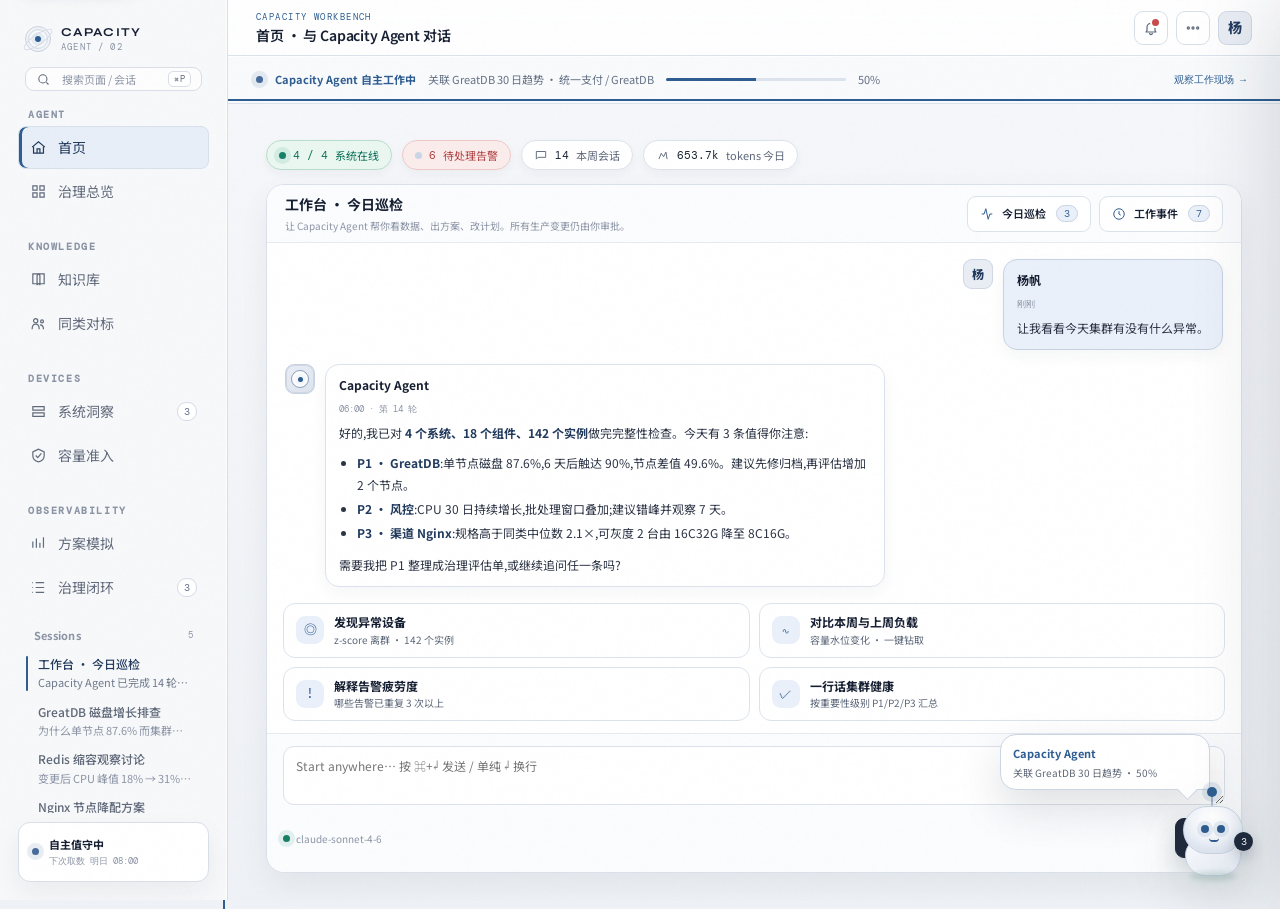
==== commit 22510931: "chore: 启用 GitHub Pages 入口 - 新增 index.html 作为 Pages 根入口,跳转至 capacity-governance.html - 添加 .nojekyll 跳" ====
--- a/index.html
+++ b/index.html
@@ -3,74 +3,23 @@
 <head>
   <meta charset="UTF-8" />
   <meta name="viewport" content="width=device-width, initial-scale=1.0" />
-  <meta name="theme-color" content="#071014" />
-  <link rel="icon" href="data:image/svg+xml,<svg xmlns=%22http://www.w3.org/2000/svg%22 viewBox=%220 0 32 32%22><rect width=%2232%22 height=%2232%22 rx=%228%22 fill=%22%2310252c%22/><path d=%22M8 23V16h4v7zm6 0V8h4v15zm6 0V12h4v11z%22 fill=%22%2347c4ba%22/></svg>" />
-  <title>容量智治台 · SRE 性能容量治理</title>
-  <link rel="preconnect" href="https://fonts.googleapis.com" />
-  <link rel="preconnect" href="https://fonts.gstatic.com" crossorigin />
-  <link href="https://fonts.googleapis.com/css2?family=Barlow+Condensed:wght@500;600;700&amp;family=Fira+Code:wght@400;500;600&amp;family=Noto+Sans+SC:wght@400;500;600;700&amp;display=swap" rel="stylesheet" />
-  <link rel="stylesheet" href="./styles.css" />
+  <meta name="theme-color" content="#f3f5f8" />
+  <title>Capacity Agent · 容量治理指挥舱</title>
+  <meta http-equiv="refresh" content="0; url=./capacity-governance.html" />
+  <link rel="canonical" href="./capacity-governance.html" />
+  <style>
+    body{margin:0;display:grid;place-items:center;min-height:100vh;background:#f3f5f8;color:#172033;font:14px "Noto Sans SC",system-ui,sans-serif}
+    a{color:#2f5d91;text-decoration:none}
+    .loader{display:flex;flex-direction:column;align-items:center;gap:14px}
+    .dot{width:10px;height:10px;border-radius:50%;background:#2f5d91;box-shadow:0 0 0 6px rgba(47,93,145,.18);animation:pulse 1.4s infinite}
+    @keyframes pulse{50%{opacity:.4;box-shadow:0 0 0 14px rgba(47,93,145,0)}}
+  </style>
 </head>
 <body>
-  <a class="skip-link" href="#main-content">跳至主要内容</a>
-  <div class="app-shell">
-    <aside class="sidebar" aria-label="主导航">
-      <div class="brand">
-        <span class="brand-mark" aria-hidden="true"><i></i><i></i><i></i></span>
-        <div><strong>容量智治台</strong><small>CAPACITY OPS</small></div>
-      </div>
-      <nav id="main-nav"></nav>
-      <div class="sidebar-foot">
-        <div class="agent-presence"><span class="pulse-dot"></span><div><strong>Capacity Agent</strong><small>在线 · 持续分析中</small></div></div>
-        <button class="icon-button" id="collapse-btn" aria-label="折叠侧边栏" title="折叠侧边栏"></button>
-      </div>
-    </aside>
-
-    <section class="workspace">
-      <header class="topbar">
-        <div class="breadcrumb" id="breadcrumb"></div>
-        <div class="top-actions">
-          <label class="date-control"><span>数据日期</span><input id="date-picker" type="date" value="2026-08-06" max="2026-08-06" /></label>
-          <button class="icon-button notification-button" id="notification-btn" aria-label="查看通知"><span class="notification-badge">3</span></button>
-          <div class="user-chip"><span>杨</span><div><strong>杨帆</strong><small>SRE 管理员</small></div></div>
-        </div>
-      </header>
-
-      <section class="autonomy-rail" id="autonomy-rail" aria-label="Capacity Agent 自主运行状态" aria-live="polite"></section>
-
-      <main id="main-content" tabindex="-1"></main>
-    </section>
+  <div class="loader">
+    <span class="dot"></span>
+    <p>正在进入 <a href="./capacity-governance.html">Capacity Agent · 容量治理指挥舱</a>…</p>
   </div>
-
-  <section class="agent-drawer" id="agent-drawer" aria-label="AI Agent 分析工作台" aria-hidden="true" inert>
-    <header>
-      <div class="agent-title"><span class="agent-glyph"></span><div><strong>Capacity Agent</strong><small><span class="agent-online-dot"></span>容量值守同事 · 自主工作中</small></div></div>
-      <button class="icon-button close-button" data-close-agent aria-label="关闭 AI 工作台"></button>
-    </header>
-    <div class="agent-shift" id="agent-shift"></div>
-    <div class="agent-tabs" role="tablist" aria-label="Agent 工作区">
-      <button class="active" role="tab" data-agent-tab="conversation" aria-selected="true">共事记录</button>
-      <button role="tab" data-agent-tab="plan" aria-selected="false">今日计划 <span>4</span></button>
-      <button role="tab" data-agent-tab="memory" aria-selected="false">工作记忆</button>
-    </div>
-    <div id="agent-content" class="agent-content"></div>
-    <form class="agent-composer" id="agent-composer">
-      <div class="agent-suggestions" aria-label="快捷问题">
-        <button type="button" data-agent-prompt="为什么判断 GreatDB 磁盘有风险？">解释判断</button>
-        <button type="button" data-agent-prompt="先重点分析支付系统，其他任务往后排。">调整优先级</button>
-        <button type="button" data-agent-prompt="对比 Redis 各实例最近 30 天利用率。">追加任务</button>
-      </div>
-      <div class="composer-row"><textarea id="agent-input" rows="1" placeholder="和 Capacity Agent 沟通，追问或调整它的工作方向…" aria-label="给 Capacity Agent 发送消息"></textarea><button type="submit" class="composer-send" aria-label="发送消息">发送</button></div>
-      <small>Agent 会把你的意见写入当前工作计划，并继续自主跟进</small>
-    </form>
-  </section>
-
-  <div class="scrim" id="scrim" hidden></div>
-  <section class="data-sheet" id="data-sheet" aria-label="性能趋势数据" aria-hidden="true" inert>
-    <div id="data-sheet-content"></div>
-  </section>
-  <div class="toast-region" id="toast-region" aria-live="polite"></div>
-
-  <script src="./app.js"></script>
+  <script>location.replace('./capacity-governance.html');</script>
 </body>
-</html>
+</html>
